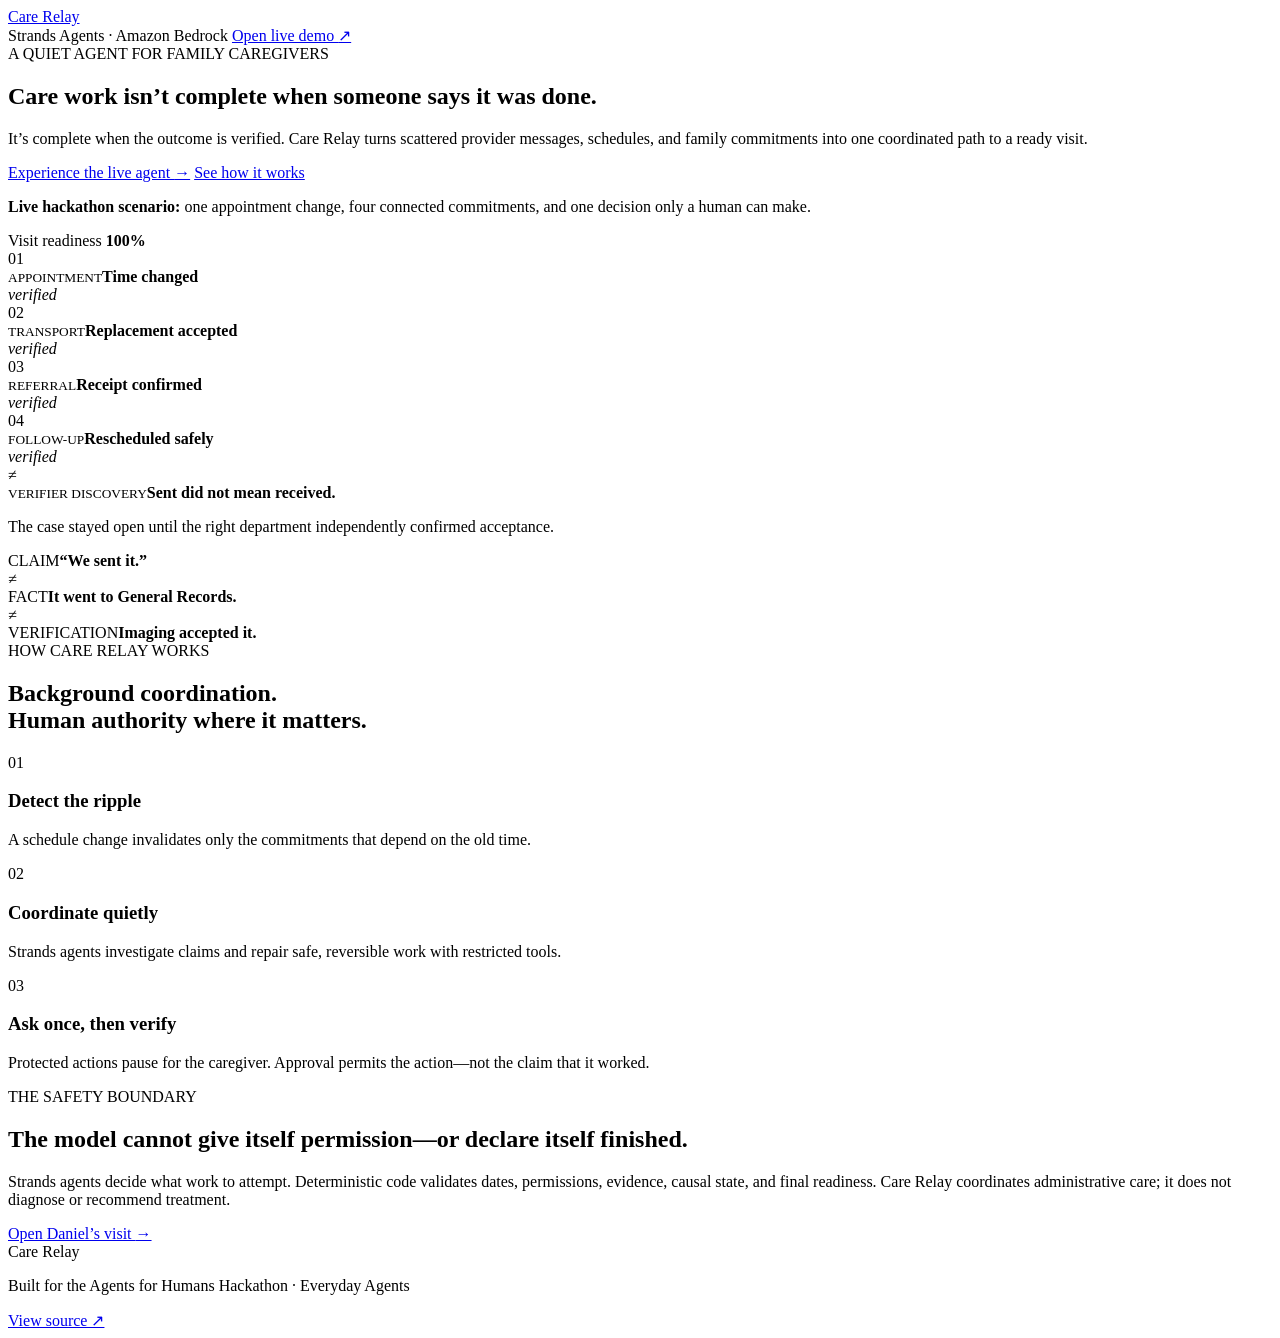
==== src/care_relay/static/landing.html @ e1d148ba "Add product landing experience" ====
<!doctype html>
<html lang="en">
<head>
  <meta charset="utf-8">
  <meta name="viewport" content="width=device-width, initial-scale=1">
  <meta name="description" content="Care Relay coordinates and verifies the administrative work around family care.">
  <title>Care Relay — Care work, independently verified</title>
  <link rel="icon" href="/favicon.svg" type="image/svg+xml">
  <link rel="preconnect" href="https://fonts.googleapis.com">
  <link rel="preconnect" href="https://fonts.gstatic.com" crossorigin>
  <link href="https://fonts.googleapis.com/css2?family=DM+Sans:wght@400;500;600;700&amp;family=Newsreader:opsz,wght@6..72,500;6..72,600&amp;display=swap" rel="stylesheet">
  <link rel="stylesheet" href="/landing.css">
</head>
<body>
  <header class="landing-nav">
    <a class="brand" href="/" aria-label="Care Relay home">
      <span class="brand-mark"><i></i><i></i><i></i></span>
      <span>Care Relay</span>
    </a>
    <div class="nav-actions">
      <span class="built-with"><span></span> Strands Agents · Amazon Bedrock</span>
      <a class="nav-demo" href="/demo">Open live demo <span>↗</span></a>
    </div>
  </header>

  <main>
    <section class="hero">
      <div class="hero-copy">
        <span class="eyebrow">A QUIET AGENT FOR FAMILY CAREGIVERS</span>
        <h1>Care work isn’t complete when someone says it was done.</h1>
        <p class="hero-lede">It’s complete when the outcome is verified. Care Relay turns scattered provider messages, schedules, and family commitments into one coordinated path to a ready visit.</p>
        <div class="hero-actions">
          <a class="primary" href="/demo">Experience the live agent <span>→</span></a>
          <a class="secondary" href="#how-it-works">See how it works</a>
        </div>
        <p class="demo-note"><strong>Live hackathon scenario:</strong> one appointment change, four connected commitments, and one decision only a human can make.</p>
      </div>

      <div class="hero-visual" aria-label="Care Relay verifies connected appointment commitments">
        <div class="visual-top"><span class="live-dot"></span> Visit readiness <strong>100%</strong></div>
        <div class="relay-line"></div>
        <article class="relay-node appointment"><span>01</span><div><small>APPOINTMENT</small><strong>Time changed</strong></div><em>verified</em></article>
        <article class="relay-node transport"><span>02</span><div><small>TRANSPORT</small><strong>Replacement accepted</strong></div><em>verified</em></article>
        <article class="relay-node referral"><span>03</span><div><small>REFERRAL</small><strong>Receipt confirmed</strong></div><em>verified</em></article>
        <article class="relay-node followup"><span>04</span><div><small>FOLLOW-UP</small><strong>Rescheduled safely</strong></div><em>verified</em></article>
        <div class="verification-card"><span>≠</span><div><small>VERIFIER DISCOVERY</small><strong>Sent did not mean received.</strong><p>The case stayed open until the right department independently confirmed acceptance.</p></div></div>
      </div>
    </section>

    <section class="truth-strip" aria-label="Care Relay evidence model">
      <div><span>CLAIM</span><strong>“We sent it.”</strong></div><i>≠</i><div><span>FACT</span><strong>It went to General Records.</strong></div><i>≠</i><div><span>VERIFICATION</span><strong>Imaging accepted it.</strong></div>
    </section>

    <section class="how" id="how-it-works">
      <div class="section-heading"><span class="eyebrow">HOW CARE RELAY WORKS</span><h2>Background coordination.<br>Human authority where it matters.</h2></div>
      <div class="steps">
        <article><span>01</span><h3>Detect the ripple</h3><p>A schedule change invalidates only the commitments that depend on the old time.</p></article>
        <article><span>02</span><h3>Coordinate quietly</h3><p>Strands agents investigate claims and repair safe, reversible work with restricted tools.</p></article>
        <article><span>03</span><h3>Ask once, then verify</h3><p>Protected actions pause for the caregiver. Approval permits the action—not the claim that it worked.</p></article>
      </div>
    </section>

    <section class="boundary">
      <div><span class="eyebrow">THE SAFETY BOUNDARY</span><h2>The model cannot give itself permission—or declare itself finished.</h2></div>
      <p>Strands agents decide what work to attempt. Deterministic code validates dates, permissions, evidence, causal state, and final readiness. Care Relay coordinates administrative care; it does not diagnose or recommend treatment.</p>
      <a href="/demo">Open Daniel’s visit <span>→</span></a>
    </section>
  </main>

  <footer><span>Care Relay</span><p>Built for the Agents for Humans Hackathon · Everyday Agents</p><a href="https://github.com/yuyuabdinoor/Care-relay">View source ↗</a></footer>
</body>
</html>
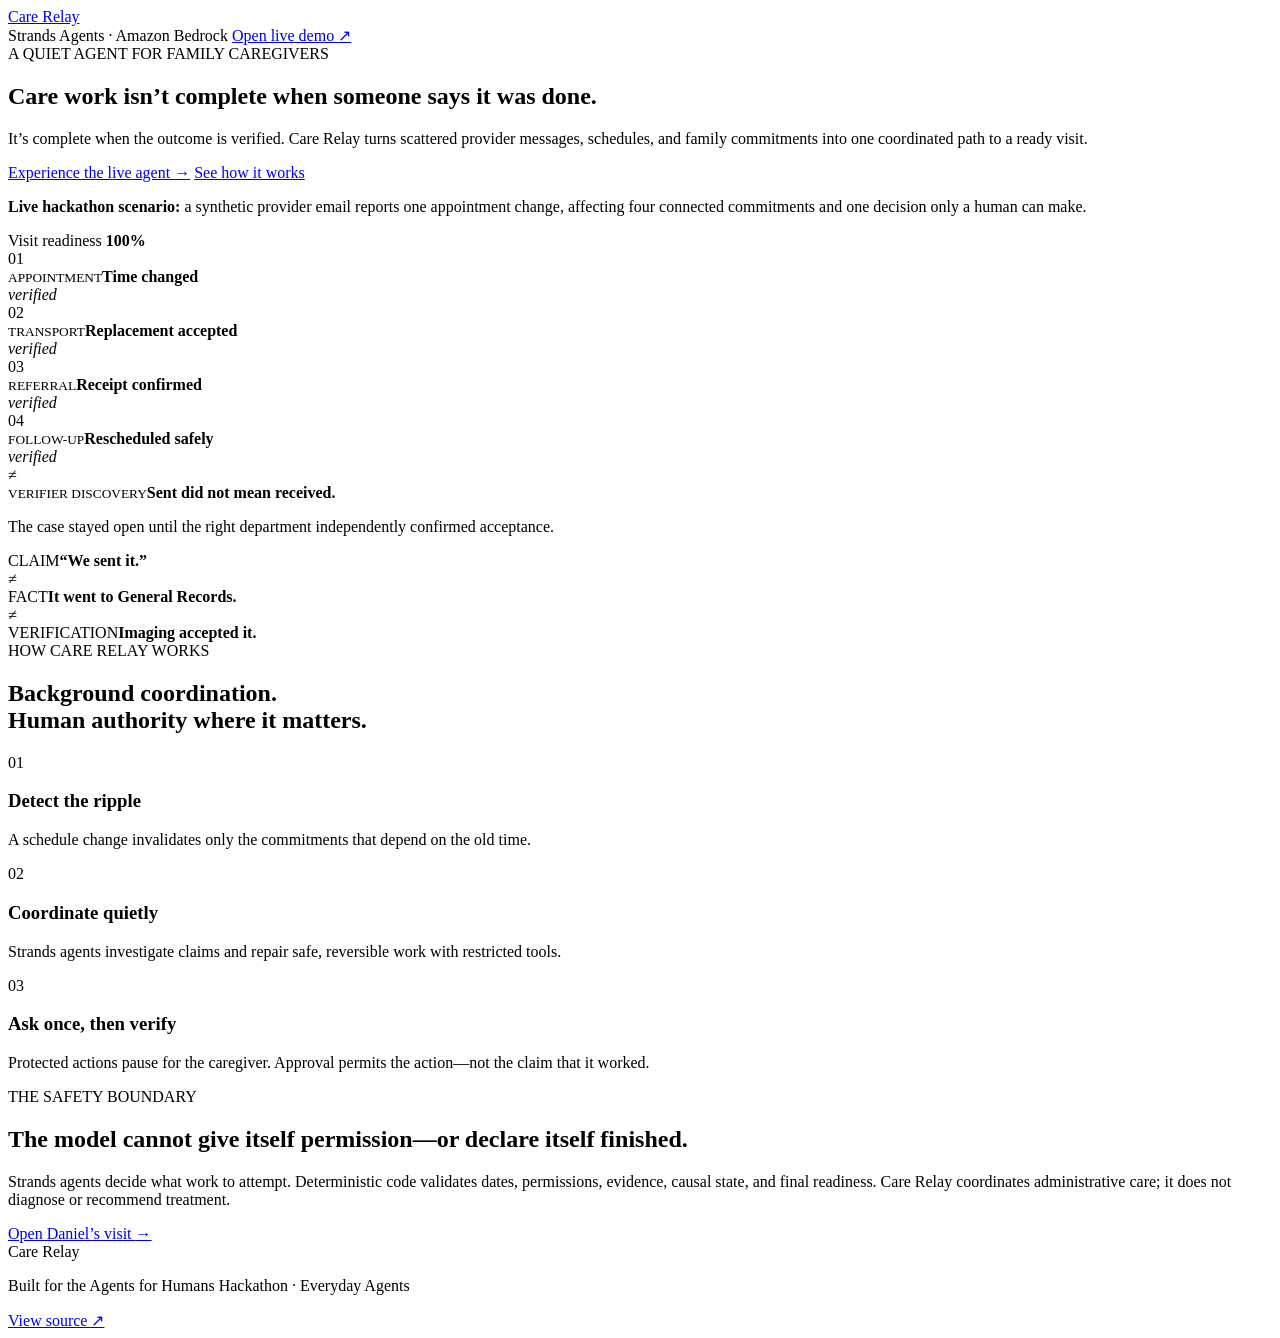
==== commit 2624f68c: "Clarify synthetic provider event trigger" ====
--- a/src/care_relay/static/landing.html
+++ b/src/care_relay/static/landing.html
@@ -33,7 +33,7 @@
           <a class="primary" href="/demo">Experience the live agent <span>→</span></a>
           <a class="secondary" href="#how-it-works">See how it works</a>
         </div>
-        <p class="demo-note"><strong>Live hackathon scenario:</strong> one appointment change, four connected commitments, and one decision only a human can make.</p>
+        <p class="demo-note"><strong>Live hackathon scenario:</strong> a synthetic provider email reports one appointment change, affecting four connected commitments and one decision only a human can make.</p>
       </div>
 
       <div class="hero-visual" aria-label="Care Relay verifies connected appointment commitments">
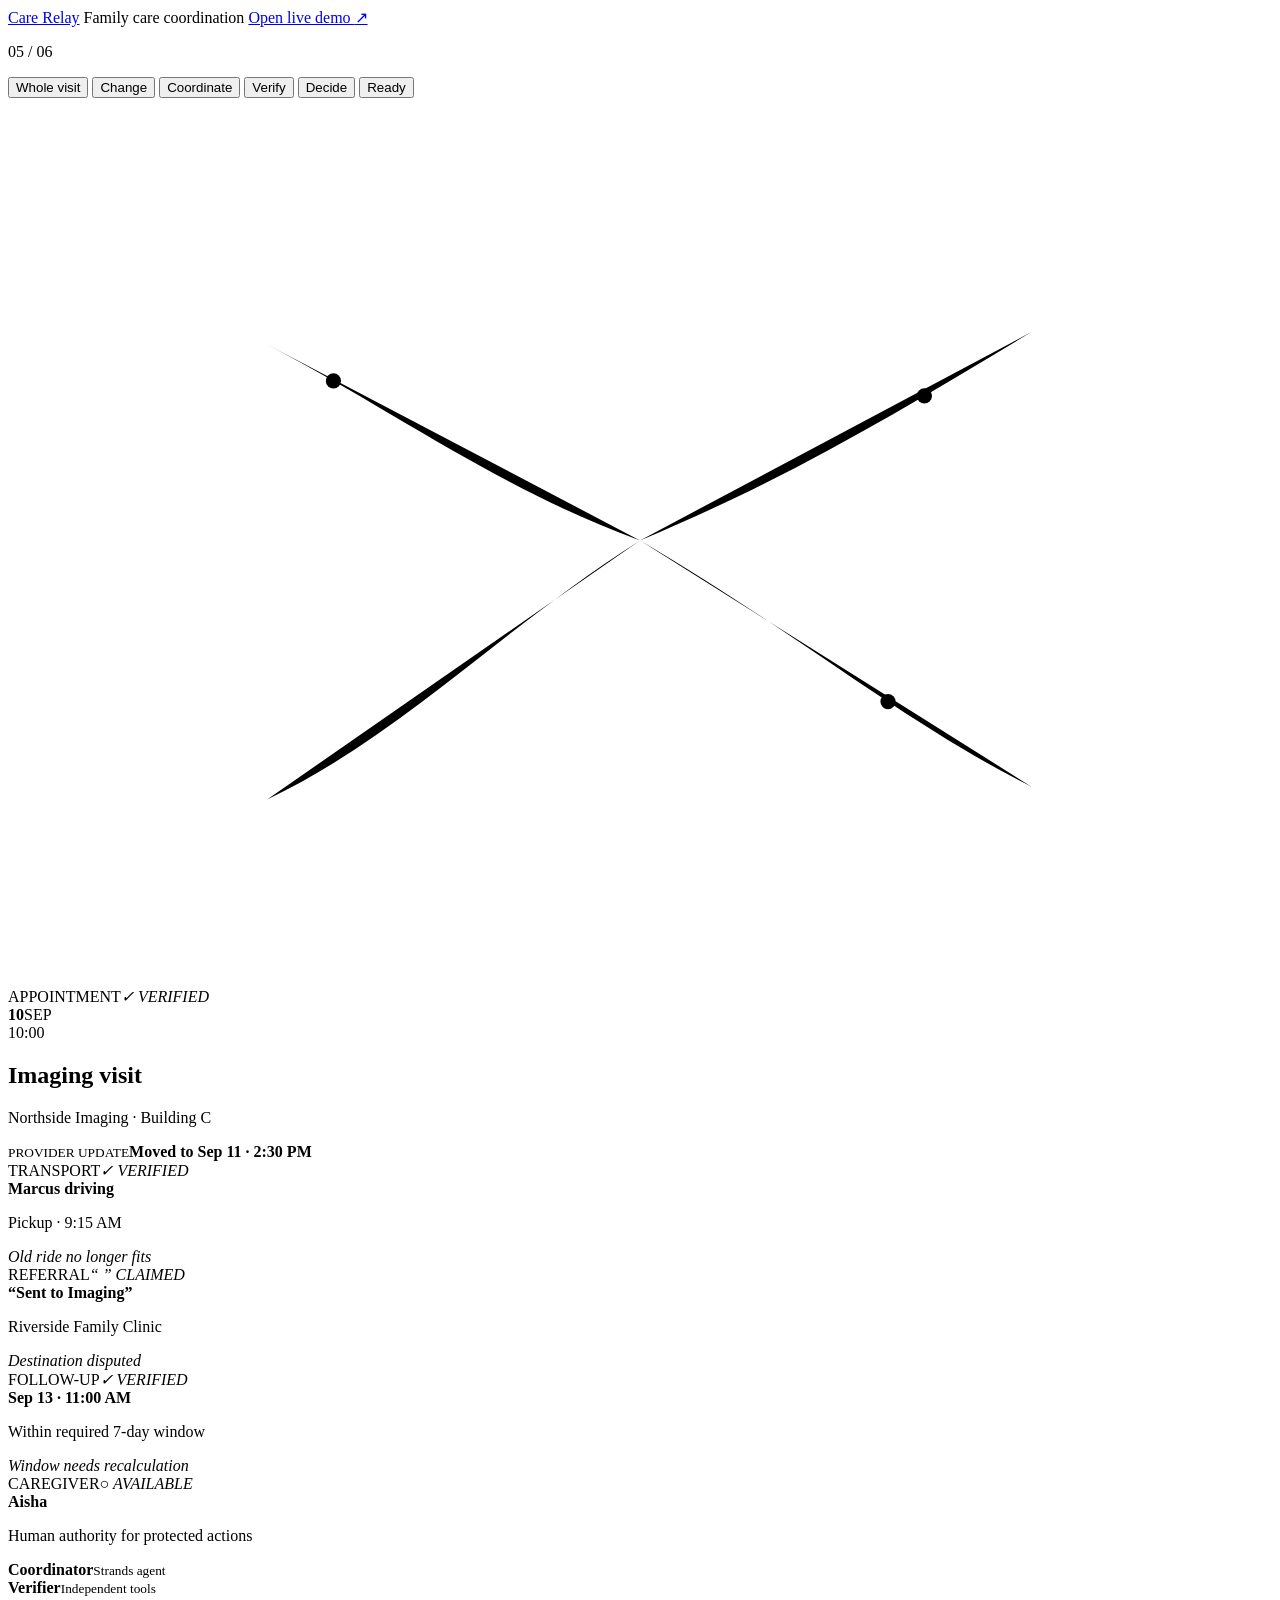
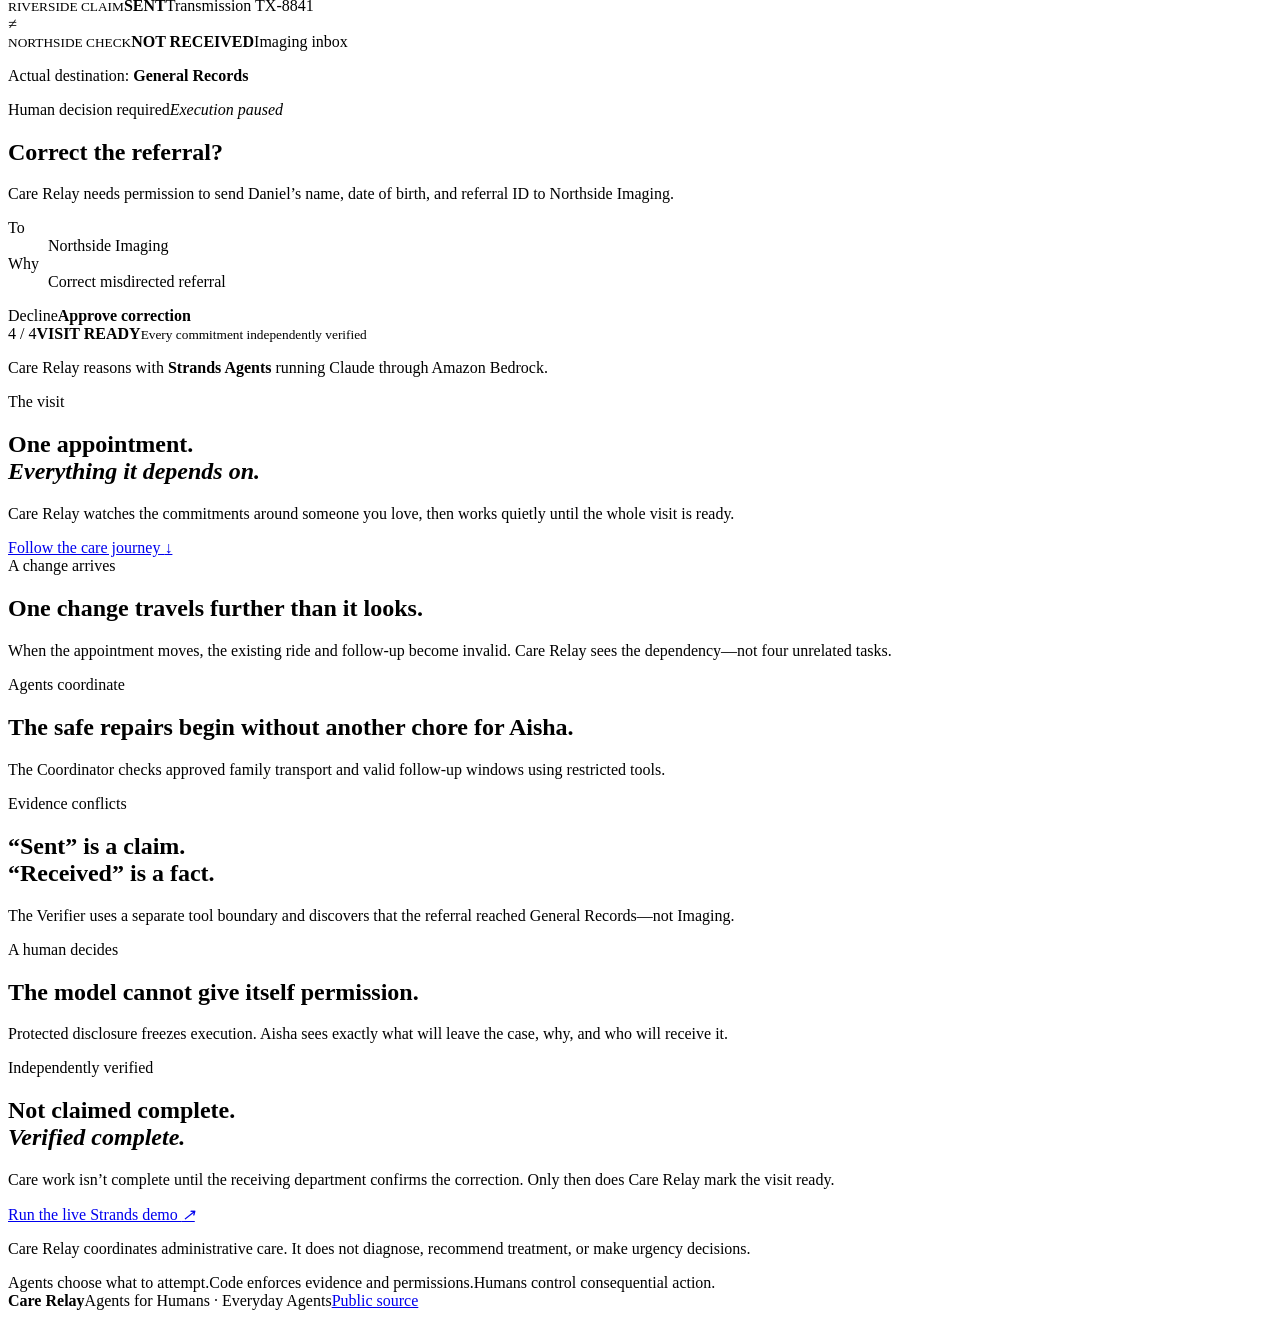
==== commit a46a0b71: "Polish Care Relay experience and architecture" ====
--- a/src/care_relay/static/landing.html
+++ b/src/care_relay/static/landing.html
@@ -4,69 +4,123 @@
   <meta charset="utf-8">
   <meta name="viewport" content="width=device-width, initial-scale=1">
   <meta name="description" content="Care Relay coordinates and verifies the administrative work around family care.">
-  <title>Care Relay — Care work, independently verified</title>
+  <title>Care Relay — Followed through, not just followed up</title>
   <link rel="icon" href="/favicon.svg" type="image/svg+xml">
   <link rel="preconnect" href="https://fonts.googleapis.com">
   <link rel="preconnect" href="https://fonts.gstatic.com" crossorigin>
-  <link href="https://fonts.googleapis.com/css2?family=DM+Sans:wght@400;500;600;700&amp;family=Newsreader:opsz,wght@6..72,500;6..72,600&amp;display=swap" rel="stylesheet">
+  <link href="https://fonts.googleapis.com/css2?family=DM+Mono:wght@400;500&amp;family=Manrope:wght@400;500;600;700&amp;family=Young+Serif&amp;display=swap" rel="stylesheet">
   <link rel="stylesheet" href="/landing.css">
 </head>
-<body>
-  <header class="landing-nav">
-    <a class="brand" href="/" aria-label="Care Relay home">
-      <span class="brand-mark"><i></i><i></i><i></i></span>
-      <span>Care Relay</span>
-    </a>
-    <div class="nav-actions">
-      <span class="built-with"><span></span> Strands Agents · Amazon Bedrock</span>
-      <a class="nav-demo" href="/demo">Open live demo <span>↗</span></a>
-    </div>
+<body data-scene="0">
+  <header class="site-nav">
+    <a class="brand" href="/" aria-label="Care Relay home"><span class="brand-signal" aria-hidden="true"><i></i><i></i><i></i></span>Care Relay</a>
+    <span class="nav-note">Family care coordination</span>
+    <a class="demo-link" href="/demo">Open live demo <span aria-hidden="true">↗</span></a>
   </header>
 
-  <main>
-    <section class="hero">
-      <div class="hero-copy">
-        <span class="eyebrow">A QUIET AGENT FOR FAMILY CAREGIVERS</span>
-        <h1>Care work isn’t complete when someone says it was done.</h1>
-        <p class="hero-lede">It’s complete when the outcome is verified. Care Relay turns scattered provider messages, schedules, and family commitments into one coordinated path to a ready visit.</p>
-        <div class="hero-actions">
-          <a class="primary" href="/demo">Experience the live agent <span>→</span></a>
-          <a class="secondary" href="#how-it-works">See how it works</a>
-        </div>
-        <p class="demo-note"><strong>Live hackathon scenario:</strong> a synthetic provider email reports one appointment change, affecting four connected commitments and one decision only a human can make.</p>
+  <main class="story" id="story">
+    <div class="stage" aria-label="An appointment change ripples through four connected care commitments">
+      <div class="ambient ambient-a"></div><div class="ambient ambient-b"></div>
+      <p class="stage-index"><span id="scene-number">01</span> / 06</p>
+      <nav class="scene-nav" aria-label="Story progress">
+        <button data-jump="0" aria-label="Opening scene"><span>Whole visit</span></button>
+        <button data-jump="1" aria-label="Appointment changed"><span>Change</span></button>
+        <button data-jump="2" aria-label="Coordination"><span>Coordinate</span></button>
+        <button data-jump="3" aria-label="Contradiction"><span>Verify</span></button>
+        <button data-jump="4" aria-label="Human approval"><span>Decide</span></button>
+        <button data-jump="5" aria-label="Verified outcome"><span>Ready</span></button>
+      </nav>
+
+      <svg class="care-lines" viewBox="0 0 1000 700" role="presentation" aria-hidden="true">
+        <path class="line line-transport" pathLength="1" d="M500 350 C390 310 310 250 205 195"/>
+        <path class="line line-referral" pathLength="1" d="M500 350 C620 300 710 245 810 185"/>
+        <path class="line line-followup" pathLength="1" d="M500 350 C620 420 710 495 810 545"/>
+        <path class="line line-caregiver" pathLength="1" d="M500 350 C390 420 310 505 205 555"/>
+        <circle class="pulse pulse-transport" r="6"><animateMotion dur="2.8s" repeatCount="indefinite" path="M500 350 C390 310 310 250 205 195"/></circle>
+        <circle class="pulse pulse-referral" r="6"><animateMotion dur="3.2s" repeatCount="indefinite" path="M500 350 C620 300 710 245 810 185"/></circle>
+        <circle class="pulse pulse-followup" r="6"><animateMotion dur="3.6s" repeatCount="indefinite" path="M500 350 C620 420 710 495 810 545"/></circle>
+      </svg>
+
+      <section class="care-map">
+        <article class="care-node node-appointment" data-node="appointment">
+          <div class="node-top"><span>APPOINTMENT</span><i class="node-state state-verified">✓ VERIFIED</i></div>
+          <time><b>10</b><span>SEP<br>10:00</span></time>
+          <h2>Imaging visit</h2><p>Northside Imaging · Building C</p>
+          <div class="change-ticket"><small>PROVIDER UPDATE</small><strong>Moved to Sep 11 · 2:30 PM</strong></div>
+        </article>
+        <article class="care-node node-transport" data-node="transport"><div class="node-top"><span>TRANSPORT</span><i class="node-state state-verified">✓ VERIFIED</i></div><strong>Marcus driving</strong><p>Pickup · 9:15 AM</p><em>Old ride no longer fits</em></article>
+        <article class="care-node node-referral" data-node="referral"><div class="node-top"><span>REFERRAL</span><i class="node-state state-claimed">“ ” CLAIMED</i></div><strong>“Sent to Imaging”</strong><p>Riverside Family Clinic</p><em>Destination disputed</em></article>
+        <article class="care-node node-followup" data-node="followup"><div class="node-top"><span>FOLLOW-UP</span><i class="node-state state-verified">✓ VERIFIED</i></div><strong>Sep 13 · 11:00 AM</strong><p>Within required 7-day window</p><em>Window needs recalculation</em></article>
+        <article class="care-node node-caregiver" data-node="caregiver"><div class="node-top"><span>CAREGIVER</span><i class="node-state state-available">○ AVAILABLE</i></div><strong>Aisha</strong><p>Human authority for protected actions</p></article>
+      </section>
+
+      <div class="agent agent-coordinator"><span class="agent-orbit"></span><b>Coordinator</b><small>Strands agent</small></div>
+      <div class="agent agent-verifier"><span class="agent-orbit"></span><b>Verifier</b><small>Independent tools</small></div>
+
+      <div class="claim-split" aria-hidden="true">
+        <div><small>RIVERSIDE CLAIM</small><strong>SENT</strong><span>Transmission TX-8841</span></div>
+        <i>≠</i>
+        <div><small>NORTHSIDE CHECK</small><strong>NOT RECEIVED</strong><span>Imaging inbox</span></div>
+        <p>Actual destination: <b>General Records</b></p>
       </div>
 
-      <div class="hero-visual" aria-label="Care Relay verifies connected appointment commitments">
-        <div class="visual-top"><span class="live-dot"></span> Visit readiness <strong>100%</strong></div>
-        <div class="relay-line"></div>
-        <article class="relay-node appointment"><span>01</span><div><small>APPOINTMENT</small><strong>Time changed</strong></div><em>verified</em></article>
-        <article class="relay-node transport"><span>02</span><div><small>TRANSPORT</small><strong>Replacement accepted</strong></div><em>verified</em></article>
-        <article class="relay-node referral"><span>03</span><div><small>REFERRAL</small><strong>Receipt confirmed</strong></div><em>verified</em></article>
-        <article class="relay-node followup"><span>04</span><div><small>FOLLOW-UP</small><strong>Rescheduled safely</strong></div><em>verified</em></article>
-        <div class="verification-card"><span>≠</span><div><small>VERIFIER DISCOVERY</small><strong>Sent did not mean received.</strong><p>The case stayed open until the right department independently confirmed acceptance.</p></div></div>
+      <div class="approval" role="presentation">
+        <header><span>Human decision required</span><i>Execution paused</i></header>
+        <h2>Correct the referral?</h2>
+        <p>Care Relay needs permission to send Daniel’s name, date of birth, and referral ID to Northside Imaging.</p>
+        <dl><div><dt>To</dt><dd>Northside Imaging</dd></div><div><dt>Why</dt><dd>Correct misdirected referral</dd></div></dl>
+        <div class="approval-actions"><span>Decline</span><strong>Approve correction</strong></div>
       </div>
-    </section>
 
-    <section class="truth-strip" aria-label="Care Relay evidence model">
-      <div><span>CLAIM</span><strong>“We sent it.”</strong></div><i>≠</i><div><span>FACT</span><strong>It went to General Records.</strong></div><i>≠</i><div><span>VERIFICATION</span><strong>Imaging accepted it.</strong></div>
-    </section>
+      <div class="verified-seal"><span>4 / 4</span><strong>VISIT READY</strong><small>Every commitment independently verified</small></div>
+      <p class="technology">Care Relay reasons with <b>Strands Agents</b> running Claude through Amazon Bedrock.</p>
+    </div>
 
-    <section class="how" id="how-it-works">
-      <div class="section-heading"><span class="eyebrow">HOW CARE RELAY WORKS</span><h2>Background coordination.<br>Human authority where it matters.</h2></div>
-      <div class="steps">
-        <article><span>01</span><h3>Detect the ripple</h3><p>A schedule change invalidates only the commitments that depend on the old time.</p></article>
-        <article><span>02</span><h3>Coordinate quietly</h3><p>Strands agents investigate claims and repair safe, reversible work with restricted tools.</p></article>
-        <article><span>03</span><h3>Ask once, then verify</h3><p>Protected actions pause for the caregiver. Approval permits the action—not the claim that it worked.</p></article>
-      </div>
-    </section>
-
-    <section class="boundary">
-      <div><span class="eyebrow">THE SAFETY BOUNDARY</span><h2>The model cannot give itself permission—or declare itself finished.</h2></div>
-      <p>Strands agents decide what work to attempt. Deterministic code validates dates, permissions, evidence, causal state, and final readiness. Care Relay coordinates administrative care; it does not diagnose or recommend treatment.</p>
-      <a href="/demo">Open Daniel’s visit <span>→</span></a>
-    </section>
+    <div class="chapters">
+      <section class="chapter chapter-0" id="chapter-opening" data-scene="0"><div class="chapter-copy"><span>The visit</span><h1>One appointment.<br><em>Everything it depends on.</em></h1><p>Care Relay watches the commitments around someone you love, then works quietly until the whole visit is ready.</p><a href="#chapter-change">Follow the care journey <i>↓</i></a></div></section>
+      <section class="chapter chapter-1" id="chapter-change" data-scene="1"><div class="chapter-copy"><span>A change arrives</span><h2>One change travels further than it looks.</h2><p>When the appointment moves, the existing ride and follow-up become invalid. Care Relay sees the dependency—not four unrelated tasks.</p></div></section>
+      <section class="chapter chapter-2" data-scene="2"><div class="chapter-copy"><span>Agents coordinate</span><h2>The safe repairs begin without another chore for Aisha.</h2><p>The Coordinator checks approved family transport and valid follow-up windows using restricted tools.</p></div></section>
+      <section class="chapter chapter-3" id="chapter-verification" data-scene="3"><div class="chapter-copy"><span>Evidence conflicts</span><h2>“Sent” is a claim.<br>“Received” is a fact.</h2><p>The Verifier uses a separate tool boundary and discovers that the referral reached General Records—not Imaging.</p></div></section>
+      <section class="chapter chapter-4" id="chapter-approval" data-scene="4"><div class="chapter-copy"><span>A human decides</span><h2>The model cannot give itself permission.</h2><p>Protected disclosure freezes execution. Aisha sees exactly what will leave the case, why, and who will receive it.</p></div></section>
+      <section class="chapter chapter-5" id="chapter-outcome" data-scene="5"><div class="chapter-copy"><span>Independently verified</span><h2>Not claimed complete.<br><em>Verified complete.</em></h2><p>Care work isn’t complete until the receiving department confirms the correction. Only then does Care Relay mark the visit ready.</p><a class="final-cta" href="/demo">Run the live Strands demo <i>↗</i></a></div></section>
+    </div>
   </main>
 
-  <footer><span>Care Relay</span><p>Built for the Agents for Humans Hackathon · Everyday Agents</p><a href="https://github.com/yuyuabdinoor/Care-relay">View source ↗</a></footer>
+  <section class="boundary">
+    <p>Care Relay coordinates administrative care. It does not diagnose, recommend treatment, or make urgency decisions.</p>
+    <div><span>Agents choose what to attempt.</span><span>Code enforces evidence and permissions.</span><span>Humans control consequential action.</span></div>
+  </section>
+  <footer><strong>Care Relay</strong><span>Agents for Humans · Everyday Agents</span><a href="https://github.com/yuyuabdinoor/Care-relay">Public source</a></footer>
+  <script>
+    const chapters = [...document.querySelectorAll(".chapter")];
+    const navButtons = [...document.querySelectorAll(".scene-nav button")];
+    const sceneNumber = document.querySelector("#scene-number");
+
+    function setScene(index) {
+      const next = Math.max(0, Math.min(chapters.length - 1, index));
+      document.body.dataset.scene = String(next);
+      sceneNumber.textContent = String(next + 1).padStart(2, "0");
+      chapters.forEach((chapter, i) => chapter.classList.toggle("active", i === next));
+      navButtons.forEach((button, i) => {
+        button.classList.toggle("active", i === next);
+        button.setAttribute("aria-current", i === next ? "step" : "false");
+      });
+    }
+
+    const observer = new IntersectionObserver(entries => {
+      const visible = entries
+        .filter(entry => entry.isIntersecting)
+        .sort((a, b) => b.intersectionRatio - a.intersectionRatio)[0];
+      if (visible) setScene(Number(visible.target.dataset.scene));
+    }, { threshold: [0.35, 0.55, 0.75], rootMargin: "-10% 0px -10% 0px" });
+
+    chapters.forEach(chapter => observer.observe(chapter));
+    navButtons.forEach(button => button.addEventListener("click", () => {
+      chapters[Number(button.dataset.jump)].scrollIntoView({ behavior: "smooth", block: "start" });
+    }));
+
+    const linkedChapter = window.location.hash ? document.querySelector(window.location.hash) : null;
+    setScene(linkedChapter?.classList.contains("chapter") ? Number(linkedChapter.dataset.scene) : 0);
+  </script>
 </body>
 </html>
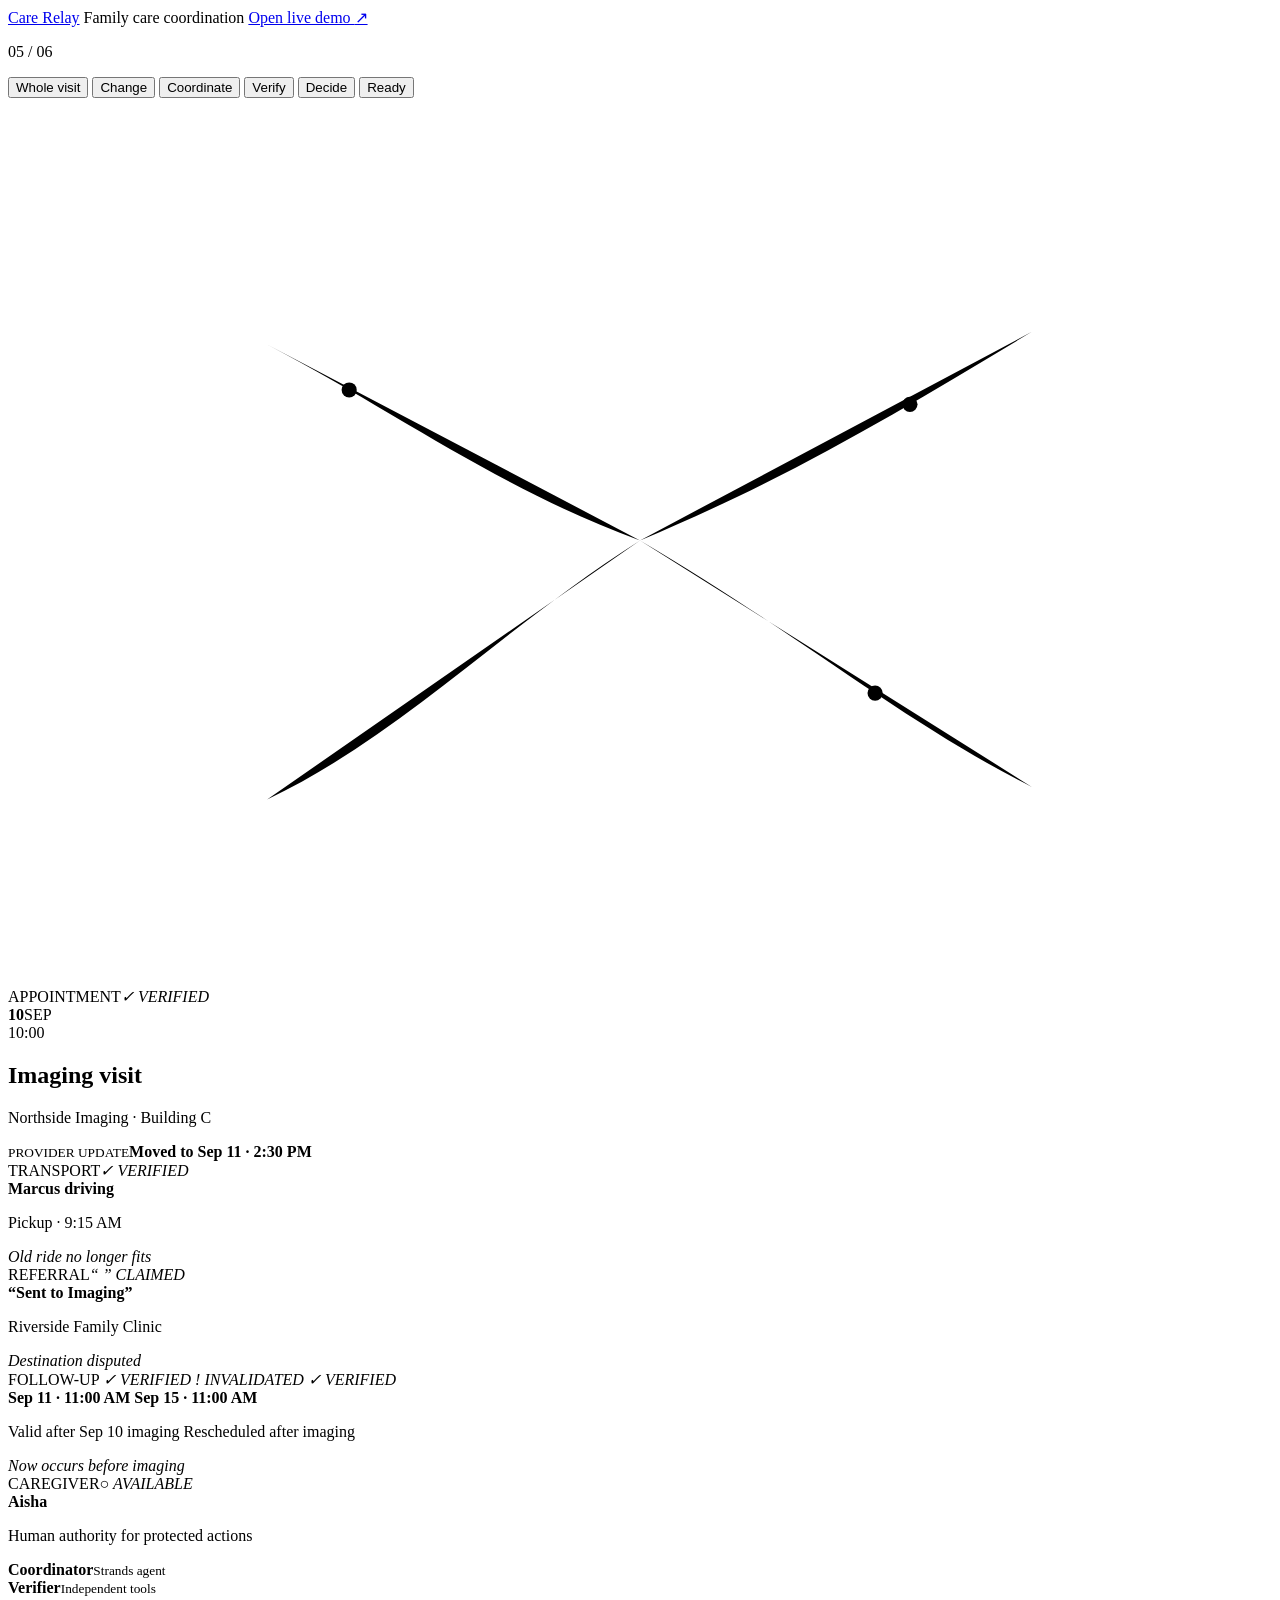
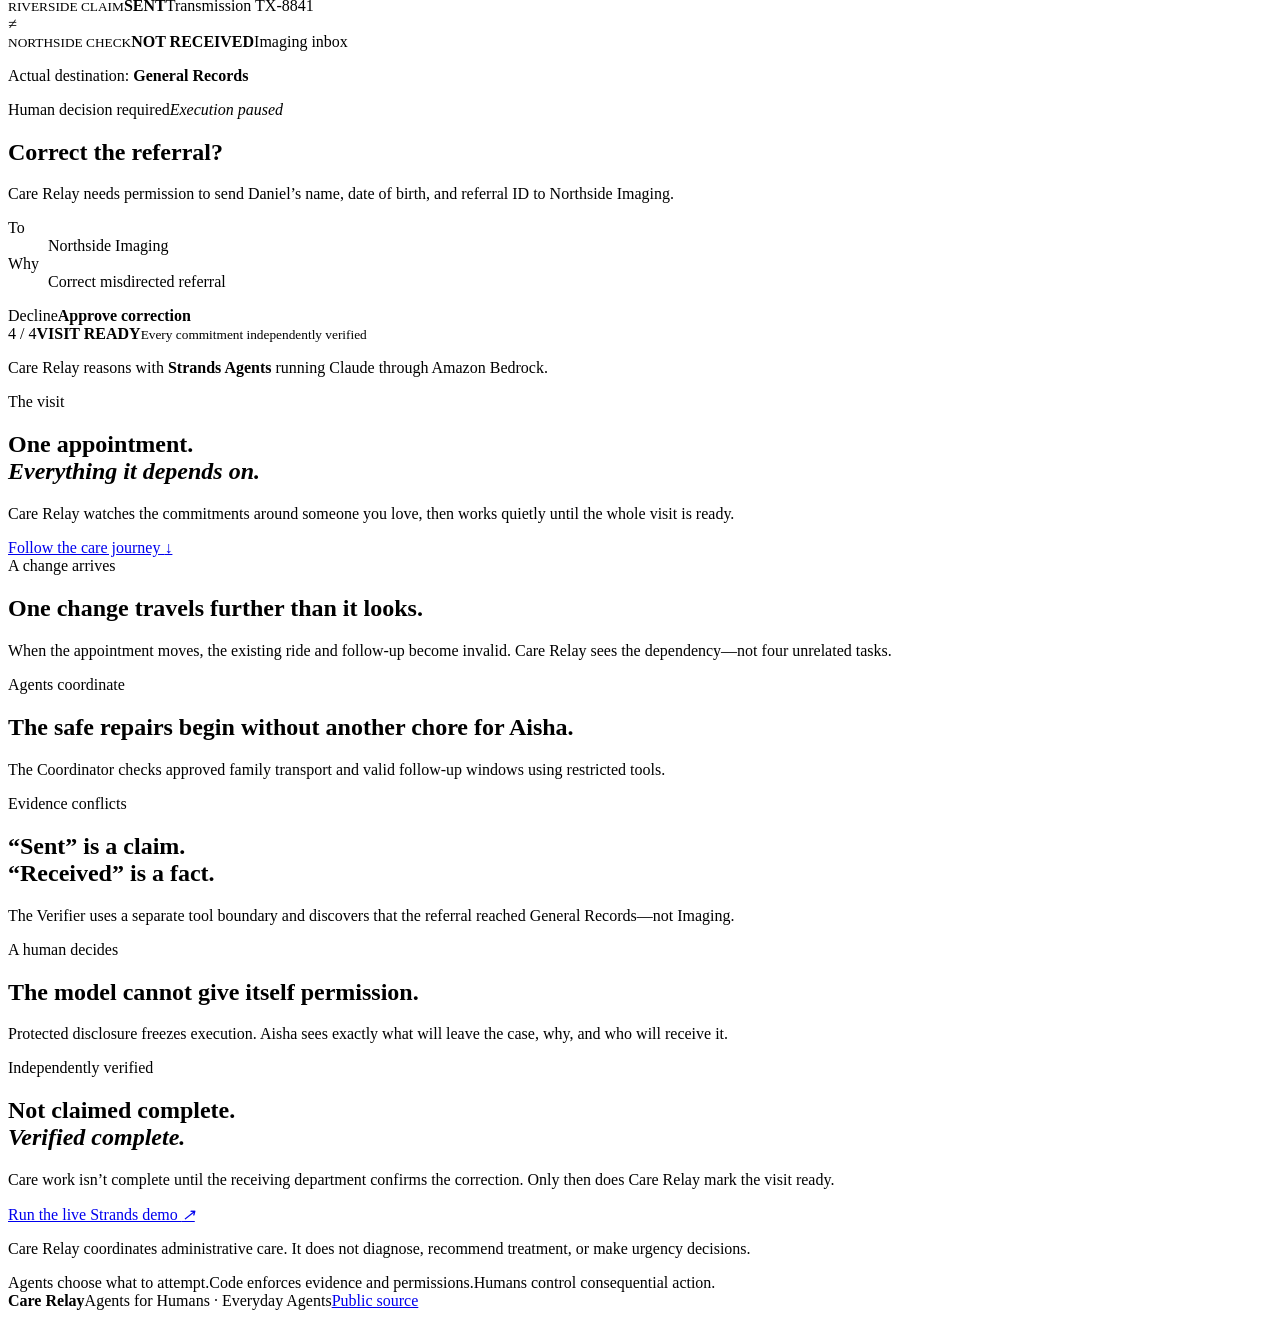
==== commit c72d961c: "Harden dashboard and align demo timeline" ====
--- a/src/care_relay/static/landing.html
+++ b/src/care_relay/static/landing.html
@@ -50,7 +50,25 @@
         </article>
         <article class="care-node node-transport" data-node="transport"><div class="node-top"><span>TRANSPORT</span><i class="node-state state-verified">✓ VERIFIED</i></div><strong>Marcus driving</strong><p>Pickup · 9:15 AM</p><em>Old ride no longer fits</em></article>
         <article class="care-node node-referral" data-node="referral"><div class="node-top"><span>REFERRAL</span><i class="node-state state-claimed">“ ” CLAIMED</i></div><strong>“Sent to Imaging”</strong><p>Riverside Family Clinic</p><em>Destination disputed</em></article>
-        <article class="care-node node-followup" data-node="followup"><div class="node-top"><span>FOLLOW-UP</span><i class="node-state state-verified">✓ VERIFIED</i></div><strong>Sep 13 · 11:00 AM</strong><p>Within required 7-day window</p><em>Window needs recalculation</em></article>
+        <article class="care-node node-followup" data-node="followup">
+          <div class="node-top">
+            <span>FOLLOW-UP</span>
+            <i class="node-state followup-state">
+              <span class="followup-original">✓ VERIFIED</span>
+              <span class="followup-invalid">! INVALIDATED</span>
+              <span class="followup-repaired">✓ VERIFIED</span>
+            </i>
+          </div>
+          <strong class="followup-time">
+            <span class="followup-original">Sep 11 · 11:00 AM</span>
+            <span class="followup-repaired">Sep 15 · 11:00 AM</span>
+          </strong>
+          <p class="followup-copy">
+            <span class="followup-original">Valid after Sep 10 imaging</span>
+            <span class="followup-repaired">Rescheduled after imaging</span>
+          </p>
+          <em>Now occurs before imaging</em>
+        </article>
         <article class="care-node node-caregiver" data-node="caregiver"><div class="node-top"><span>CAREGIVER</span><i class="node-state state-available">○ AVAILABLE</i></div><strong>Aisha</strong><p>Human authority for protected actions</p></article>
       </section>
 
